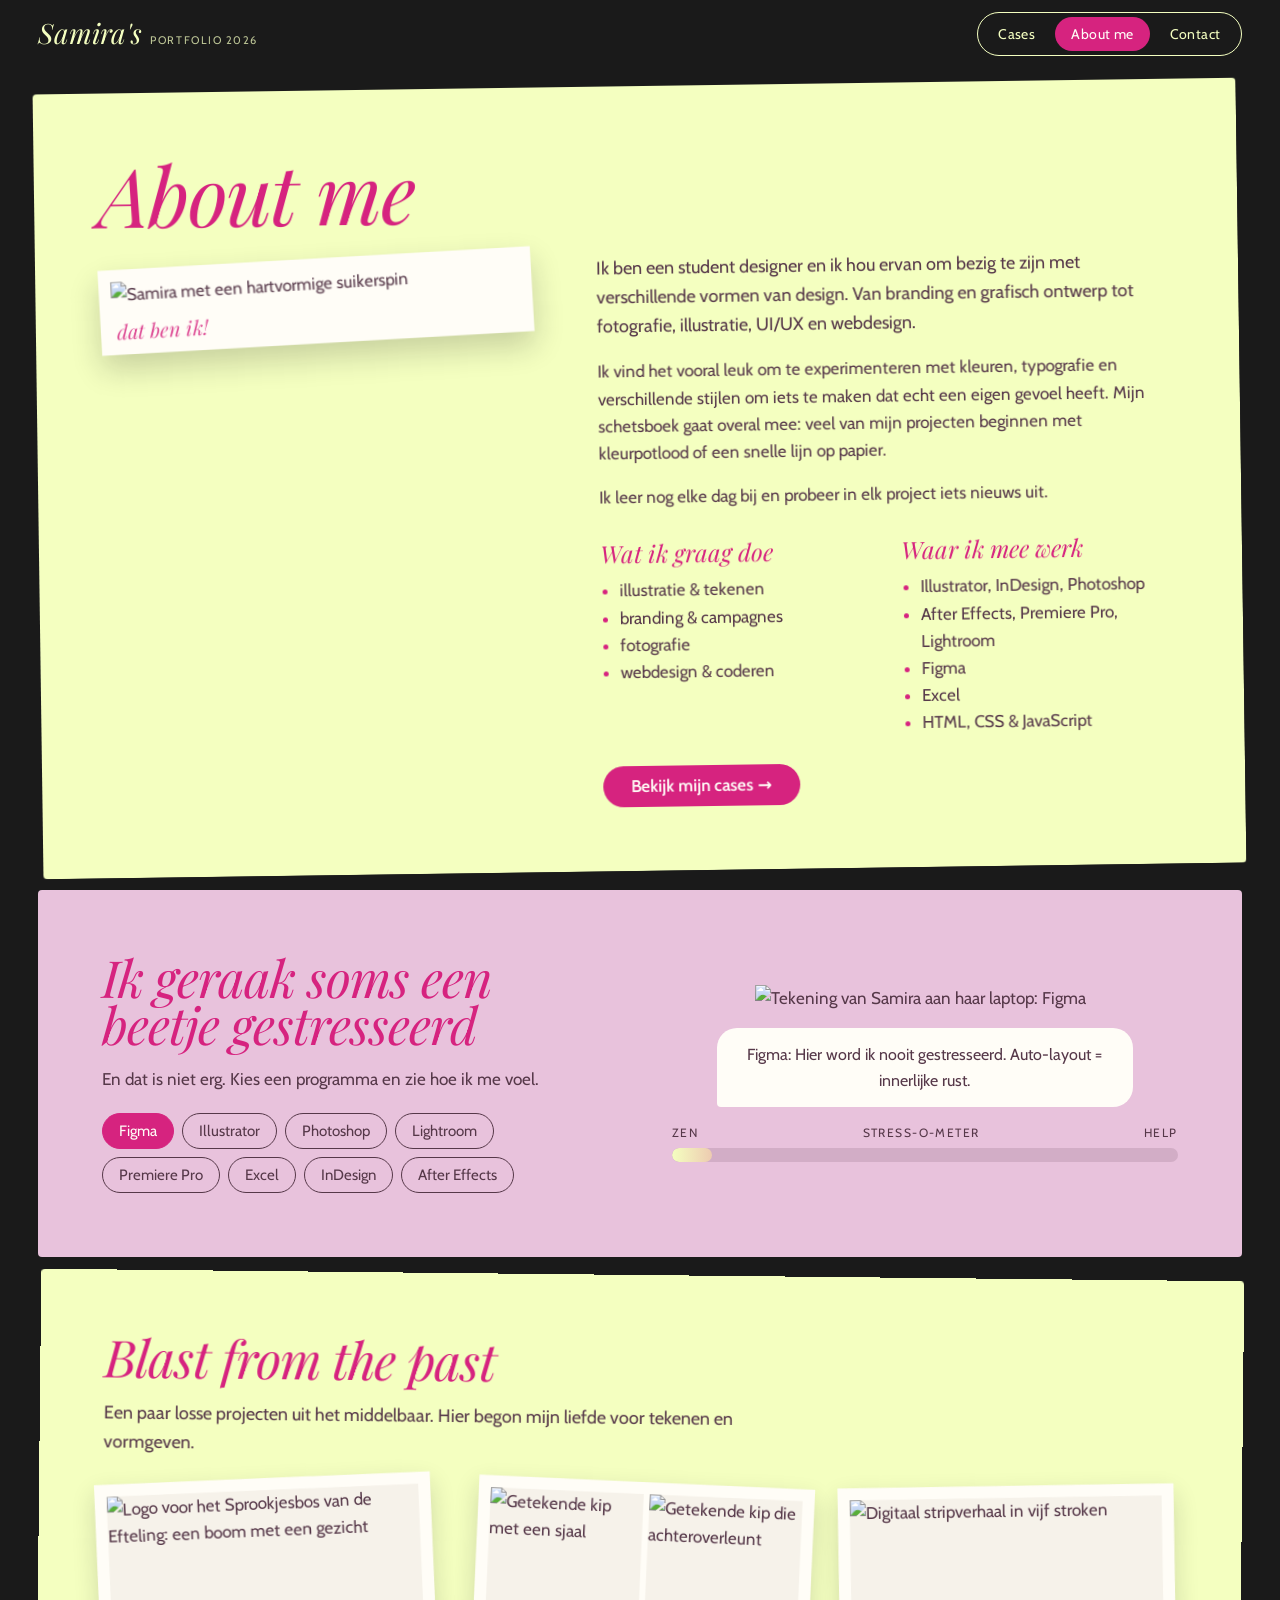
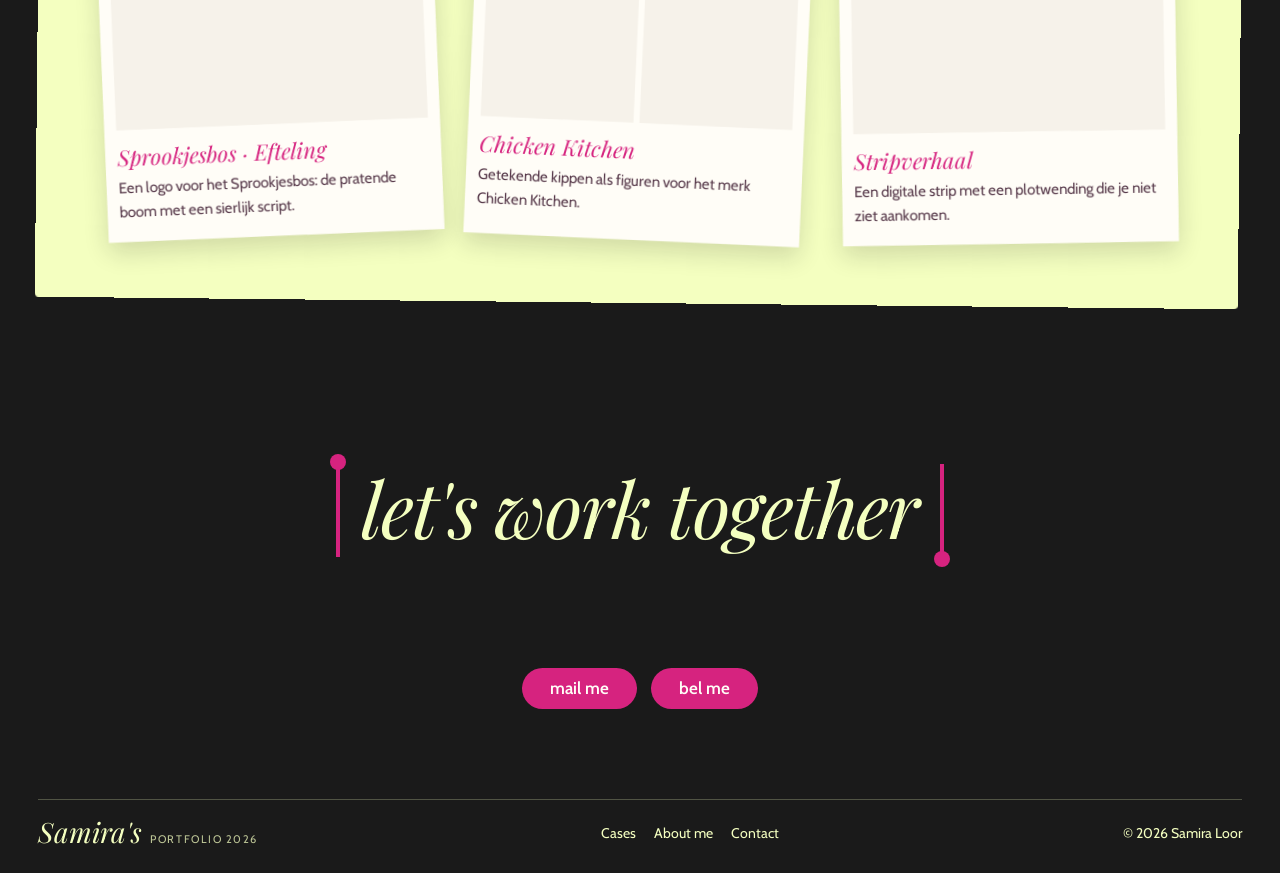
==== about.html @ 6cffb49f "Add files via upload" ====
<!DOCTYPE html>
<html lang="nl">
<head>
  <meta charset="UTF-8">
  <meta name="viewport" content="width=device-width, initial-scale=1">
  <title>About me · Samira's Portfolio</title>
  <meta name="description" content="Wie is Samira Loor? Student Digitale Vormgeving op zoek naar een stageplek.">
  <link rel="preconnect" href="https://fonts.googleapis.com"><link rel="preconnect" href="https://fonts.gstatic.com" crossorigin><link href="https://fonts.googleapis.com/css2?family=Playfair+Display:ital,wght@0,400;1,400&family=Cabin:wght@400;600;700&display=swap" rel="stylesheet">
  <link rel="icon" type="image/png" href="assets/img/favicon.png">
  <link rel="apple-touch-icon" href="assets/img/apple-touch-icon.png">
  <link rel="stylesheet" href="assets/css/style.css">
</head>
<body>
  <header class="kop-balk">
    <a class="logo" href="index.html" aria-label="Samira's Portfolio, home"><b>Samira's</b><small>portfolio 2026</small></a>
    <nav class="menu" aria-label="Hoofdmenu">
      <a href="cases.html">Cases</a>
      <a href="about.html" aria-current="page">About me</a>
      <a href="contact.html">Contact</a>
    </nav>
  </header>

  <main>
    <section class="spread lime scheef" aria-labelledby="about-kop">
      <h1 class="kop" id="about-kop">About me</h1>
      <div class="over">
        <figure class="foto reveal">
          <img src="assets/img/about/samira.webp" alt="Samira met een hartvormige suikerspin">
          <figcaption>dat ben ik!</figcaption>
        </figure>
        <div class="reveal">
          <p class="intro">Ik ben een student designer en ik hou ervan om bezig te zijn met verschillende vormen van design. Van branding en grafisch ontwerp tot fotografie, illustratie, UI/UX en webdesign.</p>
          <p>Ik vind het vooral leuk om te experimenteren met kleuren, typografie en verschillende stijlen om iets te maken dat echt een eigen gevoel heeft. Mijn schetsboek gaat overal mee: veel van mijn projecten beginnen met kleurpotlood of een snelle lijn op papier.</p>
          <p>Ik leer nog elke dag bij en probeer in elk project iets nieuws uit.</p>
          <div class="lijsten">
            <div><h3>Wat ik graag doe</h3><ul><li>illustratie &amp; tekenen</li><li>branding &amp; campagnes</li><li>fotografie</li><li>webdesign &amp; coderen</li></ul></div>
            <div><h3>Waar ik mee werk</h3><ul><li>Illustrator, InDesign, Photoshop</li><li>After Effects, Premiere Pro, Lightroom</li><li>Figma</li><li>Excel</li><li>HTML, CSS &amp; JavaScript</li></ul></div>
          </div>
          <a class="knop" href="cases.html">Bekijk mijn cases →</a>
        </div>
      </div>
    </section>

    <section class="spread roze stress" aria-labelledby="stress-kop">
      <div class="reveal">
        <h2 class="kop kop--klein" id="stress-kop">Ik geraak soms een beetje gestresseerd</h2>
        <p>En dat is niet erg. Kies een programma en zie hoe ik me voel.</p>
        <div class="stress__knoppen" id="stress-knoppen" role="group" aria-label="Kies een programma"></div>
      </div>
      <div class="reveal" aria-live="polite">
        <div class="stress__beeld"><img id="stress-img" src="assets/img/about/stress-1.webp" alt=""></div>
        <p class="ballon" id="stress-tekst">Kies een programma…</p>
        <div class="meter">
          <div class="meter__label"><span>zen</span><span>stress-o-meter</span><span>help</span></div>
          <div class="meter__balk"><div class="meter__vul" id="stress-meter"></div></div>
        </div>
      </div>
    </section>

    <section class="spread lime scheef-r" aria-labelledby="blast-kop">
      <h2 class="kop kop--klein" id="blast-kop">Blast from the past</h2>
      <p class="intro">Een paar losse projecten uit het middelbaar. Hier begon mijn liefde voor tekenen en vormgeven.</p>
      <div class="blast__grid">
        <article class="polaroid reveal" style="--r:-3deg">
          <img src="assets/img/blast/efteling-logo.webp" alt="Logo voor het Sprookjesbos van de Efteling: een boom met een gezicht" loading="lazy">
          <h3>Sprookjesbos · Efteling</h3>
          <p>Een logo voor het Sprookjesbos: de pratende boom met een sierlijk script.</p>
        </article>
        <article class="polaroid reveal" style="--r:2deg">
          <div class="polaroid__duo">
            <img src="assets/img/blast/kip-1.webp" alt="Getekende kip met een sjaal" loading="lazy">
            <img src="assets/img/blast/kip-2.webp" alt="Getekende kip die achteroverleunt" loading="lazy">
          </div>
          <h3>Chicken Kitchen</h3>
          <p>Getekende kippen als figuren voor het merk Chicken Kitchen.</p>
        </article>
        <article class="polaroid reveal" style="--r:-1.5deg">
          <img src="assets/img/blast/strip.webp" alt="Digitaal stripverhaal in vijf stroken" loading="lazy">
          <h3>Stripverhaal</h3>
          <p>Een digitale strip met een plotwending die je niet ziet aankomen.</p>
        </article>
      </div>
    </section>
  </main>

  <footer class="voet">
    <p class="haakjes">let's work together</p>
    <div class="knoppen"><a class="knop" href="contact.html#mail">mail me</a><a class="knop" href="contact.html#bel">bel me</a></div>
    <div class="voet__onder">
      <a class="logo" href="index.html"><b>Samira's</b><small>portfolio 2026</small></a>
      <nav aria-label="Footer"><a href="cases.html">Cases</a><a href="about.html">About me</a><a href="contact.html">Contact</a></nav>
      <span>© 2026 Samira Loor</span>
    </div>
  </footer>
  <script src="assets/js/data.js"></script>
  <script src="assets/js/main.js"></script>
</body>
</html>
---- assets/css/style.css ----
/* =========================================================
   Samira's Portfolio 2026 · magazine-layout
   Kleuren: lime-crème, poederroze, magenta, pruim, zwart
   ========================================================= */

:root {
  --lime: #F4FFC0;
  --roze: #E8C2DC;
  --mag: #D6237F;
  --mag-donker: #b01866;
  --pruim: #563849;
  --zwart: #1A1A1A;
  --wit: #FFFDF7;
  --serif: "Playfair Display", Georgia, serif;
  --sans: "Cabin", system-ui, sans-serif;
  --rand: clamp(12px, 3vw, 44px);
  --pad: clamp(22px, 5vw, 72px);
}

*, *::before, *::after { box-sizing: border-box; min-width: 0; }
html { scroll-behavior: smooth; }
body {
  margin: 0;
  background: var(--zwart);
  color: var(--pruim);
  font: 17px/1.6 var(--sans);
  overflow-x: clip;
  -webkit-font-smoothing: antialiased;
}
img, video { max-width: 100%; display: block; }
a { color: inherit; }
p { margin: 0 0 1em; }
h1, h2, h3 { margin: 0; }
:focus-visible { outline: 3px solid var(--mag); outline-offset: 3px; }
.sr { position: absolute; width: 1px; height: 1px; overflow: hidden; clip: rect(0 0 0 0); }

/* ---------- Header ---------- */
.kop-balk {
  position: sticky; top: 0; z-index: 50;
  display: flex; justify-content: space-between; align-items: center; gap: 16px;
  padding: 12px var(--rand);
  background: var(--zwart);
  color: var(--lime);
}
.logo { display: flex; align-items: baseline; gap: 8px; text-decoration: none; color: var(--lime); }
.logo b { font: italic 400 clamp(22px, 2.6vw, 28px)/1 var(--serif); }
.logo small { font-size: 11px; letter-spacing: .14em; text-transform: uppercase; opacity: .75; }
.menu { display: flex; gap: 4px; padding: 4px; border: 1.5px solid var(--lime); border-radius: 40px; }
.menu a {
  padding: 6px 16px; border-radius: 40px;
  font-size: 14px; letter-spacing: .03em; text-decoration: none;
  transition: background .2s, color .2s;
}
.menu a:hover { background: rgba(244, 255, 192, .14); }
.menu a[aria-current="page"] { background: var(--mag); color: var(--wit); }

/* ---------- Spreads (tijdschriftpagina's) ---------- */
.spread {
  margin: 18px var(--rand);
  padding: var(--pad);
  border-radius: 4px;
  position: relative;
}
.lime { background: var(--lime); }
.roze { background: var(--roze); }
.pruim { background: var(--pruim); color: var(--lime); }
.scheef { transform: rotate(-.8deg); }
.scheef-r { transform: rotate(.6deg); }

.label {
  display: inline-block; margin-bottom: 14px;
  font-size: 12px; letter-spacing: .16em; text-transform: uppercase;
}
.kop {
  font: italic 400 clamp(42px, 6.4vw, 96px)/.92 var(--serif);
  color: var(--mag);
  letter-spacing: -.02em;
  margin-bottom: .35em;
}
.kop--klein { font-size: clamp(32px, 4vw, 56px); }
.intro { max-width: 36em; font-size: 18px; }

/* ---------- Knoppen ---------- */
.knop {
  display: inline-flex; align-items: center; gap: 8px;
  padding: 12px 28px; border: 0; border-radius: 40px;
  background: var(--mag); color: var(--wit);
  font: 600 17px/1 var(--sans); text-decoration: none; cursor: pointer;
  transition: transform .2s, background .2s;
}
.knop:hover { background: var(--mag-donker); transform: translateY(-2px); }
.knop--rand { background: transparent; color: var(--mag); box-shadow: inset 0 0 0 2px var(--mag); }
.knop--rand:hover { background: var(--mag); color: var(--wit); }
.knop--klein { padding: 8px 16px; font-size: 14px; }
.knoppen { display: flex; flex-wrap: wrap; align-items: center; gap: 14px; }

/* ---------- Haakjes-titel (let's work together) ---------- */
.haakjes {
  position: relative; display: inline-block;
  padding: .05em .28em .12em;
  border-left: 4px solid var(--mag); border-right: 4px solid var(--mag);
  font: italic 400 clamp(40px, 7.4vw, 112px)/1.05 var(--serif);
  letter-spacing: -.02em;
}
.haakjes::before, .haakjes::after {
  content: ""; position: absolute; width: 16px; height: 16px; border-radius: 50%; background: var(--mag);
}
.haakjes::before { left: -10px; top: -10px; }
.haakjes::after { right: -10px; bottom: -10px; }

/* ---------- Home ---------- */
.held { display: grid; grid-template-columns: 1.15fr 1fr; gap: 4vw; align-items: center; }
.held h1 { font: italic 400 clamp(68px, 11vw, 180px)/.84 var(--serif); color: var(--mag); letter-spacing: -.035em; margin-bottom: 26px; }
.held h1 span { display: block; margin-top: 14px; font: 600 clamp(18px, 2.2vw, 30px)/1 var(--sans); color: var(--pruim); letter-spacing: .12em; text-transform: uppercase; }
.held .knoppen { margin-top: 26px; }
.held__beeld { position: relative; }
.held__beeld .cup { width: 100%; max-width: 520px; margin-inline: auto; transition: transform .4s; }
.held__beeld a:hover .cup { transform: rotate(-2deg) scale(1.02); }
.held__beeld .krul { position: absolute; width: 22%; opacity: .9; pointer-events: none; }
.held__beeld .k1 { top: -4%; left: -4%; }
.held__beeld .k2 { bottom: 0; right: -2%; transform: scaleX(-1) rotate(20deg); }
.tip {
  position: absolute; top: 8%; right: 4%;
  padding: 8px 14px; border-radius: 30px 30px 30px 4px;
  background: var(--mag); color: var(--wit); font-size: 14px; font-weight: 600;
  transform: rotate(4deg); animation: wiebel 3s ease-in-out infinite;
}
@keyframes wiebel { 50% { transform: rotate(-3deg) translateY(-4px); } }

/* ---------- Sneak peek (op home) ---------- */
.sneak__grid { display: grid; grid-template-columns: 1fr 1.1fr; gap: 5vw; align-items: start; margin-top: 10px; }
.sneak h3 { font: italic 400 clamp(26px, 3vw, 38px)/1.1 var(--serif); color: var(--mag); margin-bottom: 14px; }
.chips { display: flex; flex-wrap: wrap; gap: 8px; padding: 0; margin: 0 0 1em; list-style: none; }
.chips li { padding: 4px 14px; border: 1.5px solid currentColor; border-radius: 30px; font-size: 14px; }
.team { display: flex; gap: 14px; align-items: center; padding: 16px; margin-top: 10px; border-radius: 4px; background: var(--lime); }
.team__dots { display: flex; flex: none; }
.team__dots span { width: 30px; height: 30px; margin-left: -8px; border: 2px solid var(--lime); border-radius: 50%; background: var(--pruim); color: var(--lime); font: 700 13px/26px var(--sans); text-align: center; }
.team__dots span:first-child { margin-left: 0; background: var(--mag); }
.collage { display: grid; grid-template-columns: repeat(6, 1fr); grid-auto-rows: 70px; gap: 12px; }
.collage figure { margin: 0; position: relative; background: var(--wit); padding: 8px; box-shadow: 0 10px 24px rgba(26, 26, 26, .18); }
.collage img { width: 100%; height: 100%; object-fit: cover; }
.collage .contain img { object-fit: contain; }
.c1 { grid-column: 1 / 4; grid-row: span 4; transform: rotate(-3deg); }
.c2 { grid-column: 4 / 7; grid-row: span 3; transform: rotate(2deg); }
.c3 { grid-column: 4 / 7; grid-row: span 3; transform: rotate(-1.5deg); }
.c4 { grid-column: 1 / 3; grid-row: span 3; transform: rotate(2deg); }
.c5 { grid-column: 3 / 5; grid-row: span 2; transform: rotate(-2deg); }
.c6 { grid-column: 5 / 7; grid-row: span 2; transform: rotate(3deg); }
.c6 .sticker { position: absolute; width: 46%; height: auto; right: -10px; top: -14px; transform: rotate(8deg); }
.tape { position: absolute; z-index: 2; top: -12px; left: 50%; width: 80px; height: 22px; background: rgba(214, 35, 127, .35); transform: translateX(-50%) rotate(-4deg); }
.sneak__meer { display: grid; grid-template-columns: 1fr 1fr 1.4fr; gap: 24px; margin-top: 24px; align-items: start; }
.sneak__meer figure { margin: 0; }
.sneak__meer img { width: 100%; background: var(--wit); padding: 10px; }
figcaption { margin-top: 8px; font-size: 14px; opacity: .85; }
.wordt { margin-top: 30px; font: italic 400 26px var(--serif); color: var(--mag); }

/* ---------- Cases: raster ---------- */
.raster { display: grid; grid-template-columns: repeat(4, minmax(0, 1fr)); gap: clamp(28px, 3vw, 44px) clamp(18px, 2.4vw, 34px); margin-top: 20px; }
.kaart { display: block; text-align: center; text-decoration: none; }
.kaart__beeld {
  position: relative; aspect-ratio: 5 / 4; overflow: hidden;
  padding: 18px 14px 0; border-radius: 22px;
  background: var(--roze);
  transition: transform .3s, background .3s;
}
.kaart__beeld img {
  width: 100%; height: 115%; object-fit: cover; object-position: center top;
  border-radius: 10px; box-shadow: 0 6px 18px rgba(86, 56, 73, .22);
  transform: rotate(-3deg); transition: transform .35s;
}
.kaart__beeld.vrij img { object-fit: contain; box-shadow: none; border-radius: 0; height: 100%; transform: none; }
.kaart:nth-child(even) .kaart__beeld img { transform: rotate(2.5deg); }
.kaart:hover .kaart__beeld { transform: translateY(-6px); background: var(--mag); }
.kaart:hover .kaart__beeld img { transform: rotate(0) scale(1.03); }
.kaart__nr { display: block; margin-top: 14px; font-size: 12px; letter-spacing: .14em; color: var(--mag); }
.kaart h2 { margin-top: 2px; font: 700 clamp(19px, 1.7vw, 23px)/1.2 var(--sans); color: var(--pruim); }
.kaart p { margin: 4px 0 0; font-size: 15px; opacity: .8; }

/* ---------- Projectpagina ---------- */
.terug { display: inline-block; margin: 18px var(--rand) 0; color: var(--lime); font-size: 15px; text-decoration: none; }
.terug:hover { color: var(--mag); }
.p-held { display: grid; grid-template-columns: 1fr 1.15fr; gap: 4vw; align-items: center; }
.p-held h1 { font: italic 400 clamp(44px, 6vw, 100px)/.92 var(--serif); overflow-wrap: anywhere; color: var(--mag); letter-spacing: -.03em; }
.p-held .onder { display: block; margin-top: 10px; font: 600 clamp(16px, 1.6vw, 20px)/1.3 var(--sans); color: var(--pruim); letter-spacing: .1em; text-transform: uppercase; }
.p-held .kort { margin-top: 22px; font-size: clamp(17px, 1.5vw, 20px); max-width: 30em; }
.p-held figure { margin: 0; }
.p-held figure img { width: 100%; max-height: 72vh; object-fit: contain; }

.p-info { display: grid; grid-template-columns: 1.3fr 1fr 1fr; gap: clamp(24px, 4vw, 60px); }
.p-info h2 { font: italic 400 clamp(26px, 2.6vw, 36px)/1.1 var(--serif); color: var(--mag); margin-bottom: 12px; }
.p-info .knop { margin-top: 8px; }

.blok { display: grid; grid-template-columns: minmax(180px, 1fr) 2.6fr; gap: clamp(20px, 4vw, 60px); }
.blok__kop h2 { font: italic 400 clamp(30px, 3.4vw, 50px)/1.02 var(--serif); color: var(--mag); position: sticky; top: 90px; }
.blok__mascotte { width: 70%; max-width: 200px; margin-top: 20px; position: sticky; top: 200px; }
.blok__inhoud > * + * { margin-top: 22px; }
.blok__inhoud p { max-width: 40em; }
blockquote { margin: 0; padding-left: 22px; border-left: 4px solid var(--mag); font: italic 400 clamp(20px, 2vw, 26px)/1.4 var(--serif); }
.lijst { padding-left: 1.1em; }
.lijst li { margin-bottom: 6px; }
.lijst li::marker { color: var(--mag); }

.zoom { all: unset; display: block; cursor: zoom-in; }
.zoom:focus-visible { outline: 3px solid var(--mag); outline-offset: 3px; }
.zoom img { width: 100%; transition: transform .3s; }
.zoom:hover img { transform: scale(1.015); }

.galerij { display: grid; gap: 16px; grid-template-columns: repeat(2, 1fr); }
.galerij figure { margin: 0; }
.galerij img { width: 100%; }
.galerij.drie { grid-template-columns: repeat(3, 1fr); }
.galerij.vier { grid-template-columns: repeat(4, 1fr); }
.galerij.twee { grid-template-columns: 1fr 1fr; }
.galerij.een { grid-template-columns: 1fr; }
.galerij.masonry { display: block; columns: 3; column-gap: 16px; }
.galerij.masonry figure { break-inside: avoid; margin-bottom: 16px; }
.groot { display: grid; gap: 30px; }
.groot figure { margin: 0; }
.beeld figure { margin: 0; }

.video-rij { display: grid; grid-template-columns: 1fr 1.2fr; gap: 30px; align-items: center; }
.video-rij video { width: 100%; border-radius: 4px; background: var(--zwart); }

.geleerd { display: grid; grid-template-columns: minmax(180px, 1fr) 2.6fr; gap: clamp(20px, 4vw, 60px); }
.geleerd h2 { font: italic 400 clamp(30px, 3.4vw, 50px)/1.02 var(--serif); color: var(--mag); }
.geleerd p { font: italic 400 clamp(22px, 2.4vw, 34px)/1.35 var(--serif); margin: 0; }

.disclaimer { margin: 30px var(--rand) 0; padding: 0 var(--pad); color: rgba(244, 255, 192, .65); font-size: 14px; max-width: 70em; }
.disclaimer strong { color: var(--lime); }
.volgende { display: grid; grid-template-columns: 1fr 1fr; gap: 18px; margin: 30px var(--rand) 0; }
.volgende a { padding: 24px; border: 1.5px solid rgba(244, 255, 192, .4); border-radius: 4px; color: var(--lime); text-decoration: none; transition: background .2s, border-color .2s; }
.volgende a:hover { background: var(--mag); border-color: var(--mag); }
.volgende small { display: block; font-size: 13px; letter-spacing: .1em; opacity: .8; }
.volgende strong { font: italic 400 clamp(22px, 2.6vw, 32px)/1.2 var(--serif); }

/* Germs */
.germ-veld { display: grid; grid-template-columns: repeat(4, 1fr); gap: 10px; }
.germ { all: unset; position: relative; display: block; aspect-ratio: 1; cursor: pointer; animation: zweef 3.2s ease-in-out infinite; animation-delay: calc(var(--d) * -.4s); }
.germ img { position: absolute; inset: 0; width: 100%; height: 100%; object-fit: contain; transition: opacity .25s, transform .25s; }
.germ__splash { opacity: 0; transform: scale(.6); }
.germ.gespat .germ__heel { opacity: 0; transform: scale(1.3); }
.germ.gespat .germ__splash { opacity: 1; transform: scale(1); }
.germ.gespat { animation: none; }
@keyframes zweef { 50% { transform: translateY(-8px) rotate(3deg); } }
.germ-tip { margin-top: 10px; font-size: 14px; text-align: center; }

/* Lightbox */
.lightbox { position: fixed; inset: 0; z-index: 100; display: none; place-items: center; padding: 5vh 5vw; background: rgba(26, 26, 26, .95); }
.lightbox.open { display: grid; }
.lightbox img { max-height: 90vh; max-width: 100%; object-fit: contain; }
.lb-sluit { position: absolute; top: 14px; right: 18px; border: 0; background: none; color: var(--mag); font-size: 52px; line-height: 1; cursor: pointer; }

/* ---------- About ---------- */
.over { display: grid; grid-template-columns: .9fr 1.2fr; gap: 5vw; align-items: start; }
.foto { position: relative; margin: 0; padding: 12px 12px 46px; background: var(--wit); box-shadow: 0 14px 30px rgba(26, 26, 26, .2); transform: rotate(-2.5deg); }
.foto figcaption { position: absolute; bottom: 10px; left: 16px; font: italic 400 20px var(--serif); color: var(--mag); }
.lijsten { display: grid; grid-template-columns: 1fr 1fr; gap: 24px; margin: 26px 0; }
.lijsten h3 { font: italic 400 24px var(--serif); color: var(--mag); margin-bottom: 8px; }
.lijsten ul { padding-left: 1.1em; margin: 0; }
.lijsten li::marker { color: var(--mag); }

.stress { display: grid; grid-template-columns: 1fr 1fr; gap: 5vw; align-items: center; }
.stress__knoppen { display: flex; flex-wrap: wrap; gap: 8px; margin-top: 20px; }
.stress__knoppen button { padding: 8px 16px; border: 1.5px solid var(--pruim); border-radius: 30px; background: transparent; color: var(--pruim); font: 15px var(--sans); cursor: pointer; }
.stress__knoppen button:hover { background: var(--lime); }
.stress__knoppen button[aria-pressed="true"] { background: var(--mag); border-color: var(--mag); color: var(--wit); }
.stress__beeld img { width: min(100%, 340px); margin: 0 auto; transition: opacity .16s, transform .16s; }
.stress__beeld img.wissel { opacity: 0; transform: scale(.95); }
.ballon { margin: 16px auto; padding: 14px 20px; max-width: 26em; border-radius: 20px 20px 20px 4px; background: var(--wit); font-size: 16px; text-align: center; }
.meter__label { display: flex; justify-content: space-between; font-size: 12px; letter-spacing: .12em; text-transform: uppercase; }
.meter__balk { height: 14px; margin-top: 6px; border-radius: 20px; background: rgba(86, 56, 73, .15); overflow: hidden; }
.meter__vul { height: 100%; width: 0; border-radius: 20px; background: linear-gradient(90deg, var(--lime), var(--mag), var(--pruim)); background-size: 340px 100%; transition: width .5s; }

.blast__grid { display: grid; grid-template-columns: repeat(3, 1fr); gap: 34px; margin-top: 20px; }
.polaroid { margin: 0; padding: 12px 12px 18px; background: var(--wit); box-shadow: 0 10px 24px rgba(26, 26, 26, .16); transform: rotate(var(--r, 0)); }
.polaroid img { width: 100%; aspect-ratio: 4 / 3; object-fit: contain; background: #f6f2ea; }
.polaroid__duo { display: grid; grid-template-columns: 1fr 1fr; gap: 6px; }
.polaroid__duo img { aspect-ratio: 2 / 3; }
.polaroid h3 { margin-top: 12px; font: italic 400 22px var(--serif); color: var(--mag); }
.polaroid p { margin: 4px 0 0; font-size: 15px; }

/* ---------- Contact ---------- */
.samen { text-align: center; }
.samen .haakjes { color: var(--pruim); }
.samen .intro { margin: 34px auto 0; }
.samen .knoppen { justify-content: center; margin-top: 30px; }
.samen .knoppen > .knop { font-size: 20px; padding: 16px 34px; }
.knop[aria-expanded="true"] { background: var(--pruim); }
.onthul { max-width: 640px; margin: 22px auto 0; text-align: left; }
.onthul[hidden] { display: none; }
.kaartje { display: flex; flex-wrap: wrap; align-items: center; justify-content: space-between; gap: 10px; padding: 16px 20px; margin-top: 10px; border-radius: 16px; background: var(--wit); animation: open .35s ease; }
.kaartje small { display: block; font-size: 12px; letter-spacing: .12em; text-transform: uppercase; color: var(--mag); }
.kaartje a { font-size: clamp(16px, 2vw, 20px); font-weight: 600; text-decoration: none; word-break: break-all; }
.kaartje a:hover { color: var(--mag); }
.kaartje .acties { display: flex; gap: 8px; }
@keyframes open { from { opacity: 0; transform: translateY(-8px); } }

.gegevens { display: grid; grid-template-columns: 1fr 1.1fr; gap: 5vw; align-items: center; }
.id-kaart img { width: min(100%, 480px); margin: 0 auto; transform: rotate(-3deg); transition: transform .4s; }
.id-kaart:hover img { transform: rotate(0) scale(1.02); }
.scholen { display: grid; grid-template-columns: 1fr 1fr; gap: 14px; margin: 18px 0 24px; }
.school { display: block; padding: 20px; border-radius: 16px; background: var(--lime); text-decoration: none; transition: background .2s, color .2s; }
.school:hover { background: var(--mag); color: var(--wit); }
.school strong { display: block; font: italic 400 24px/1.1 var(--serif); }
.school span { font-size: 14px; }
.feiten { margin: 0; }
.feiten div { display: grid; grid-template-columns: 120px 1fr; gap: 10px; padding: 10px 0; border-top: 1.5px solid rgba(86, 56, 73, .25); }
.feiten dt { font-size: 12px; letter-spacing: .12em; text-transform: uppercase; color: var(--mag); padding-top: 4px; }
.feiten dd { margin: 0; }
.feiten div[hidden] { display: none; }

/* ---------- Footer ---------- */
.voet { margin-top: 60px; padding: clamp(50px, 8vw, 100px) var(--rand) 24px; color: var(--lime); text-align: center; }
.voet .haakjes { font-size: clamp(36px, 6vw, 88px); }
.voet .knoppen { justify-content: center; margin-top: 34px; }
.voet__onder { display: flex; flex-wrap: wrap; justify-content: space-between; align-items: center; gap: 12px; margin-top: clamp(50px, 8vw, 90px); padding-top: 18px; border-top: 1px solid rgba(244, 255, 192, .25); font-size: 14px; text-align: left; }
.voet__onder nav { display: flex; gap: 18px; }
.voet__onder a { text-decoration: none; }
.voet__onder a:hover { color: var(--mag); }
.voet--kort { margin-top: 30px; padding-top: 0; }
.voet--kort .voet__onder { margin-top: 0; }

/* ---------- Inschuiven ---------- */
.reveal { opacity: 0; translate: 0 24px; transition: opacity .6s, translate .6s; }
.reveal.in { opacity: 1; translate: 0 0; }

@media (prefers-reduced-motion: reduce) {
  *, *::before, *::after { animation: none !important; transition: none !important; }
  .reveal { opacity: 1; translate: none; }
}

/* ---------- Tablet ---------- */
@media (max-width: 1024px) {
  .raster { grid-template-columns: repeat(2, minmax(0, 1fr)); }
  .p-info { grid-template-columns: 1fr 1fr; }
  .p-info > :first-child { grid-column: 1 / -1; }
  .galerij.vier { grid-template-columns: repeat(2, 1fr); }
  .galerij.masonry { columns: 2; }
  .blast__grid { grid-template-columns: repeat(2, 1fr); }
  .sneak__meer { grid-template-columns: 1fr 1fr; }
  .sneak__meer .typo { grid-column: 1 / -1; }
}

@media (max-width: 860px) {
  .held, .sneak__grid, .p-held, .blok, .geleerd, .over, .stress, .gegevens, .video-rij { grid-template-columns: 1fr; }
  .held__beeld { max-width: 460px; margin: 0 auto; }
  .p-held figure { order: -1; }
  .blok__kop h2, .blok__mascotte { position: static; }
  .blok__mascotte { width: 120px; }
  .foto { max-width: 420px; }
  .collage { grid-auto-rows: 60px; }
}

/* ---------- Mobiel ---------- */
@media (max-width: 600px) {
  body { font-size: 16px; }
  .kop-balk { padding: 10px 12px; }
  .logo small { display: none; }
  .menu a { padding: 6px 11px; font-size: 13px; }
  .spread { margin: 12px 10px; }
  .scheef, .scheef-r { transform: none; }
  .raster { grid-template-columns: 1fr; }
  .p-info { grid-template-columns: 1fr; }
  .galerij.drie, .galerij.twee { grid-template-columns: 1fr 1fr; }
  .galerij.masonry { columns: 2; column-gap: 10px; }
  .galerij.masonry figure { margin-bottom: 10px; }
  .galerij { gap: 10px; }
  .blast__grid, .lijsten, .scholen, .volgende { grid-template-columns: 1fr; }
  .sneak__meer { grid-template-columns: 1fr; }
  .collage { grid-template-columns: 1fr 1fr; grid-auto-rows: auto; }
  .collage figure { grid-column: auto !important; grid-row: auto !important; }
  .collage img { height: auto; aspect-ratio: 1; }
  .germ-veld { grid-template-columns: repeat(4, 1fr); gap: 4px; }
  .feiten div { grid-template-columns: 1fr; gap: 2px; }
  .team { flex-direction: column; align-items: flex-start; }
  .held__beeld { max-width: 320px; }
  .haakjes { border-width: 3px; }
  .haakjes::before, .haakjes::after { width: 12px; height: 12px; }
  .haakjes::before { left: -7px; top: -7px; }
  .haakjes::after { right: -7px; bottom: -7px; }
  .samen .knoppen > .knop { font-size: 18px; padding: 14px 26px; }
  .voet__onder { justify-content: center; text-align: center; }
}
@media (max-width: 380px) {
  .galerij.drie, .galerij.twee { grid-template-columns: 1fr; }
  .menu a { padding: 5px 8px; }
}

/* =========================================================
   Animaties
   ========================================================= */

/* Zin met schetsboek altijd op één regel (op grotere schermen) */
.een-regel { display: block; }
@media (min-width: 601px) { .een-regel { white-space: nowrap; } }

/* Spreads schuiven bij het laden binnen en draaien naar hun schuine stand */
@keyframes spread-in { from { opacity: 0; transform: translateY(40px) rotate(-3deg); } }
@keyframes spread-in-r { from { opacity: 0; transform: translateY(40px) rotate(3deg); } }
main > .spread:first-child, #detail > .spread:nth-child(2) { animation: spread-in .8s cubic-bezier(.2, .8, .2, 1) both; }
.scheef-r:first-child { animation-name: spread-in-r; }

/* Titel van de home: letters komen omhoog */
@keyframes omhoog { from { opacity: 0; transform: translateY(.4em); } }
.held h1, .p-held h1, .kop { animation: omhoog .9s .15s cubic-bezier(.2, .8, .2, 1) both; }
.held h1 span { animation: omhoog .8s .45s both; }
.held .intro { animation: omhoog .8s .6s both; }
.held .knoppen { animation: omhoog .8s .75s both; }

/* Koffietassen zweven, krullen draaien */
@keyframes zweven { 50% { transform: translateY(-12px) rotate(-1deg); } }
@keyframes draai { to { rotate: 360deg; } }
.held__beeld .cup { animation: zweven 5s ease-in-out infinite; }
.held__beeld a:hover .cup { animation-play-state: paused; }
.held__beeld .k1 { animation: draai 18s linear infinite; }
.held__beeld .k2 { animation: draai 24s linear infinite reverse; }

/* Haakjes: bolletjes kloppen zacht, lijnen tekenen zich */
@keyframes klop { 50% { transform: scale(1.35); } }
.haakjes::before, .haakjes::after { animation: klop 2.2s ease-in-out infinite; }
.haakjes::after { animation-delay: 1.1s; }
@keyframes haak { from { border-color: transparent; } }
.haakjes { animation: haak 1s .3s both; }

/* Knoppen: wiebelen bij hover */
@keyframes wiebelknop { 25% { rotate: -3deg; } 75% { rotate: 3deg; } }
.knop:hover { animation: wiebelknop .4s ease-in-out; }

/* Cases-raster: kaarten na elkaar inschuiven */
.raster .kaart.reveal { transition-delay: calc(var(--i, 0) * 80ms); }
.kaart__beeld img { transition: transform .45s cubic-bezier(.3, 1.6, .5, 1); }

/* Collage en polaroids: een tikje wiebelen bij hover */
.collage figure, .polaroid, .foto, .id-kaart img { transition: transform .35s cubic-bezier(.3, 1.6, .5, 1); }
.collage figure:hover { transform: rotate(0) scale(1.04); z-index: 3; }
.polaroid:hover { transform: rotate(0) translateY(-6px); }
.foto:hover { transform: rotate(1deg) scale(1.02); }

/* Tape en sticker: zacht wapperen */
@keyframes wapper { 50% { transform: translateX(-50%) rotate(2deg); } }
.tape { animation: wapper 4s ease-in-out infinite; }
.c6 .sticker { animation: wiebel 3.5s ease-in-out infinite; }

/* Inschuiven bij scrollen: met een draaitje */
.reveal { rotate: 1.5deg; transition: opacity .7s, translate .7s, rotate .7s; }
.reveal.in { rotate: 0deg; }

/* Wat ik leerde: tekst verschijnt woord na woord */
.geleerd p .w { display: inline-block; opacity: 0; transform: translateY(10px); transition: opacity .4s, transform .4s; transition-delay: calc(var(--w) * 35ms); }
.geleerd.in p .w { opacity: 1; transform: none; }

/* Contact-kaartjes: na elkaar */
.onthul .kaartje:nth-child(2) { animation-delay: .1s; animation-fill-mode: both; }

@media (prefers-reduced-motion: reduce) {
  .geleerd p .w { opacity: 1; transform: none; }
}

/* Schetsen bij de biljetten */
.schets figure { margin: 0; max-width: 760px; }
.schets img { width: 100%; padding: 10px; background: var(--wit); box-shadow: 0 10px 24px rgba(26, 26, 26, .15); transform: rotate(-1deg); }

/* Cloudberry: posts 3 x 3, stories naast elkaar */
.galerij.posts { grid-template-columns: repeat(3, 1fr); gap: 12px; max-width: 760px; }
.galerij.posts img { aspect-ratio: 4 / 5; object-fit: cover; border-radius: 8px; }
.galerij.stories { grid-template-columns: repeat(4, 1fr); gap: 14px; }
.galerij.stories img { aspect-ratio: 9 / 16; object-fit: cover; border-radius: 14px; }
@media (max-width: 600px) {
  .galerij.posts { gap: 6px; }
  .galerij.posts img { border-radius: 5px; }
  .galerij.stories { grid-template-columns: repeat(2, 1fr); gap: 10px; }
}

/* Website-video via Figma */
.figma-video { position: relative; aspect-ratio: 16 / 10; background: var(--zwart); border-radius: 4px; overflow: hidden; }
.figma-video iframe { width: 100%; height: 100%; border: 0; display: block; }
.figma-video__start { all: unset; position: relative; display: grid; place-items: center; width: 100%; height: 100%; cursor: pointer; }
.figma-video__start img { width: 100%; height: 100%; object-fit: contain; transition: opacity .3s; }
.figma-video__start:hover img { opacity: .8; }
.figma-video__start:focus-visible { outline: 3px solid var(--mag); outline-offset: -3px; }
.figma-video__play { position: absolute; padding: 12px 26px; border-radius: 40px; background: var(--mag); color: var(--wit); font: 600 17px var(--sans); box-shadow: 0 8px 24px rgba(0, 0, 0, .35); transition: transform .2s; }
.figma-video__start:hover .figma-video__play { transform: scale(1.06); }
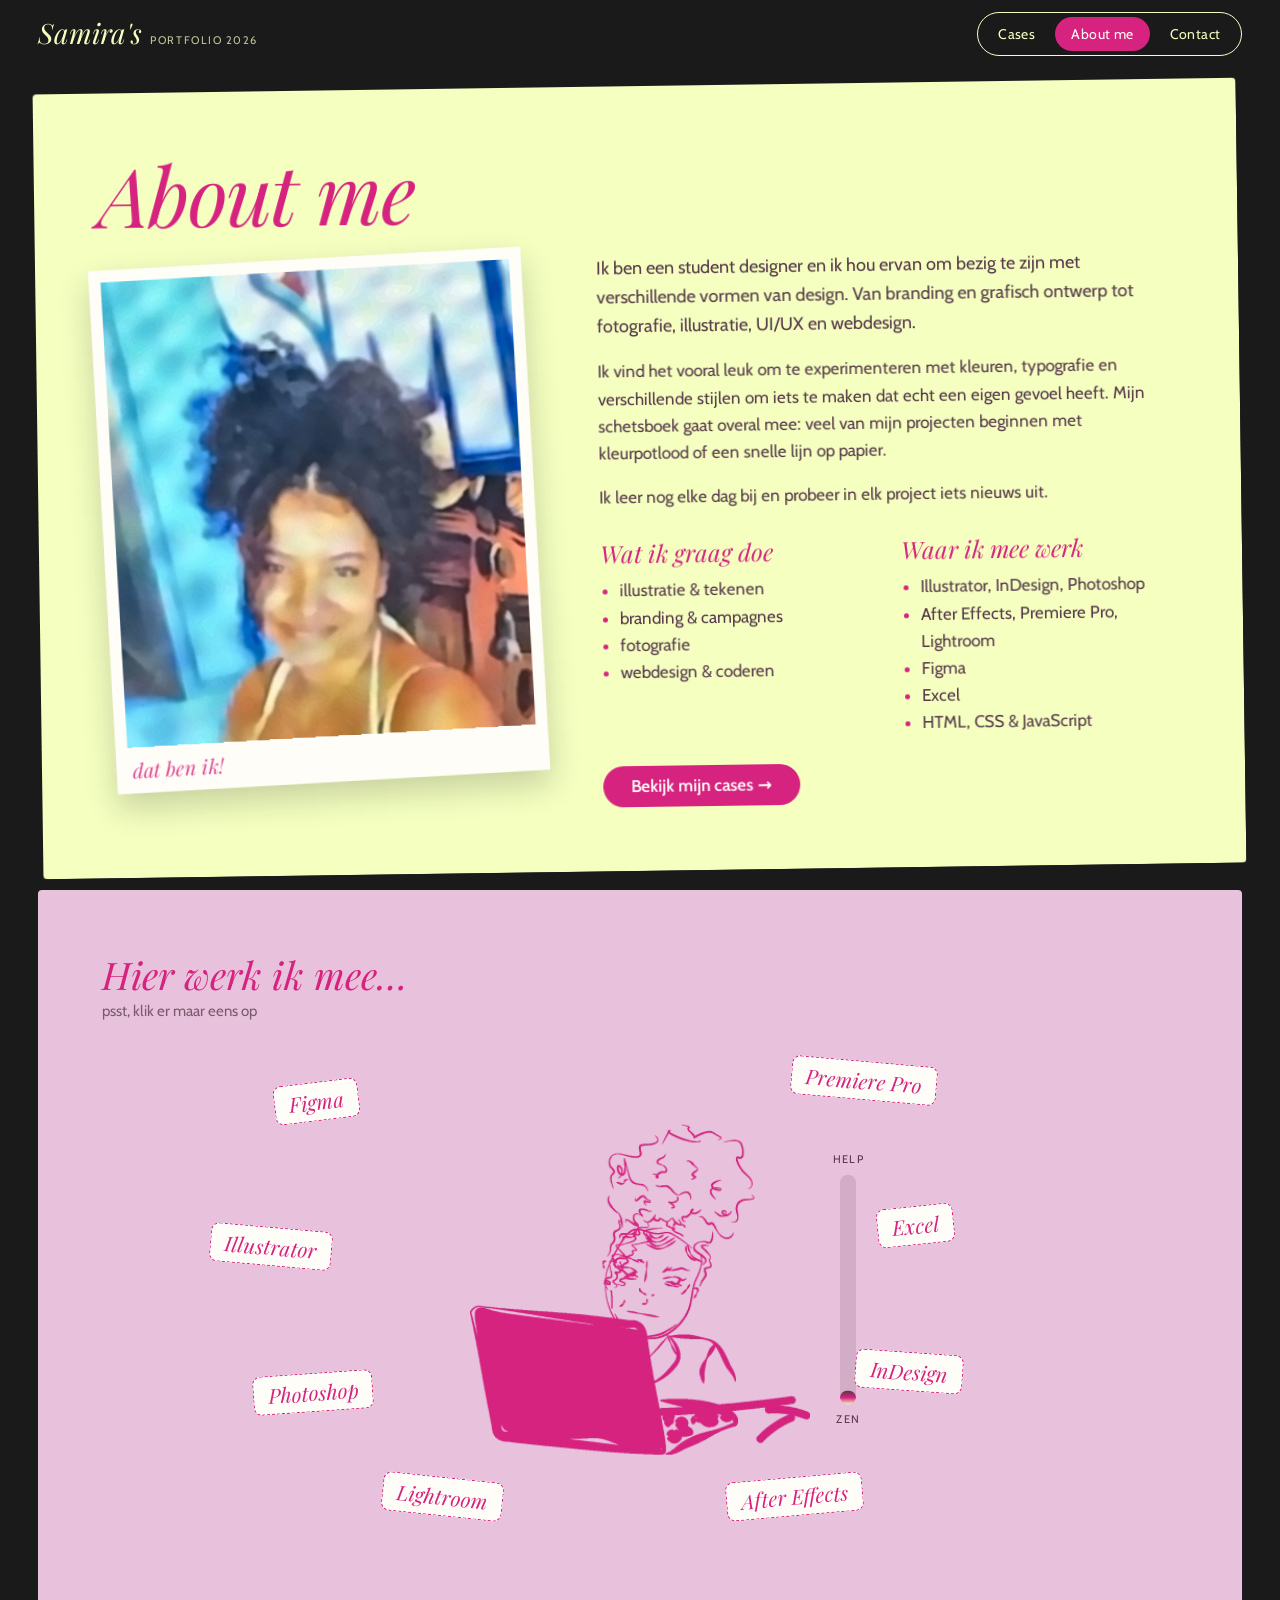
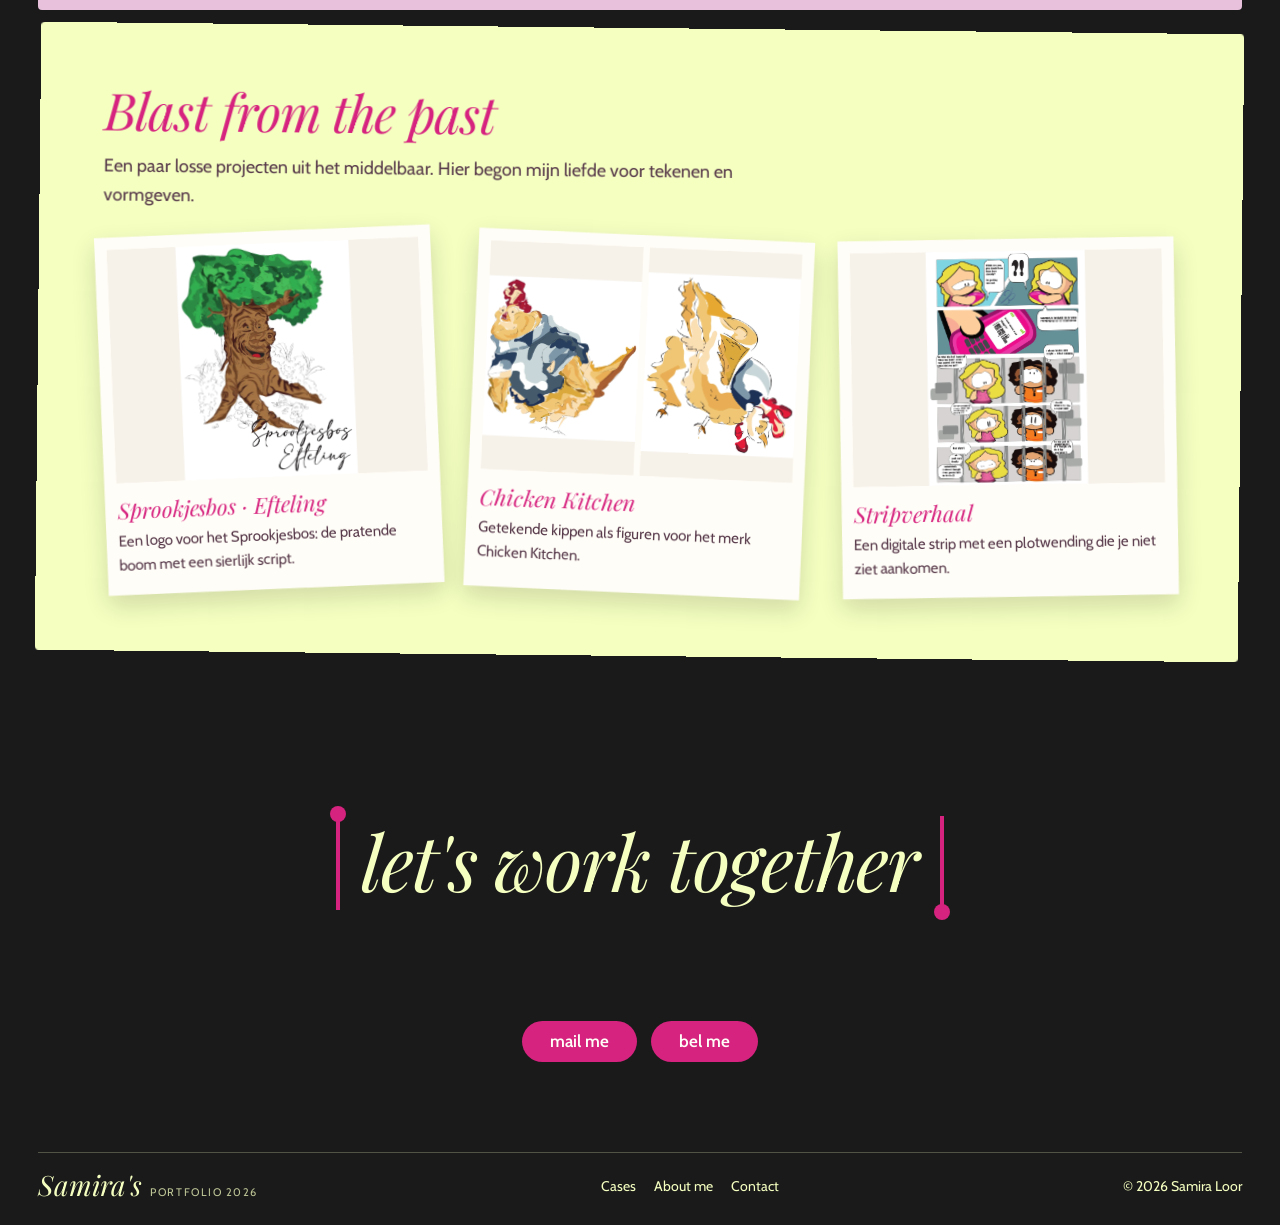
==== commit deda18f9: "Add files via upload" ====
--- a/about.html
+++ b/about.html
@@ -41,19 +41,15 @@
       </div>
     </section>
 
-    <section class="spread roze stress" aria-labelledby="stress-kop">
-      <div class="reveal">
-        <h2 class="kop kop--klein" id="stress-kop">Ik geraak soms een beetje gestresseerd</h2>
-        <p>En dat is niet erg. Kies een programma en zie hoe ik me voel.</p>
-        <div class="stress__knoppen" id="stress-knoppen" role="group" aria-label="Kies een programma"></div>
-      </div>
-      <div class="reveal" aria-live="polite">
-        <div class="stress__beeld"><img id="stress-img" src="assets/img/about/stress-1.webp" alt=""></div>
-        <p class="ballon" id="stress-tekst">Kies een programma…</p>
-        <div class="meter">
-          <div class="meter__label"><span>zen</span><span>stress-o-meter</span><span>help</span></div>
-          <div class="meter__balk"><div class="meter__vul" id="stress-meter"></div></div>
+    <section class="spread roze speel" aria-labelledby="speel-kop">
+      <p class="speel__hint" id="speel-kop">Hier werk ik mee… <span>psst, klik er maar eens op</span></p>
+      <div class="speel__veld">
+        <div class="speel__tekening">
+          <p class="speel__ballon" id="stress-tekst" aria-live="polite" hidden></p>
+          <img id="stress-img" src="assets/img/about/stress-1.webp" alt="Tekening van Samira aan haar laptop">
+          <div class="thermo" aria-hidden="true"><span>help</span><div class="thermo__buis"><div class="thermo__vul" id="stress-meter"></div></div><span>zen</span></div>
         </div>
+        <div class="speel__labels" id="stress-knoppen" role="group" aria-label="Programma's waarmee ik werk"></div>
       </div>
     </section>
 
--- a/assets/css/style.css
+++ b/assets/css/style.css
@@ -480,3 +480,67 @@
 .figma-video__start:focus-visible { outline: 3px solid var(--mag); outline-offset: -3px; }
 .figma-video__play { position: absolute; padding: 12px 26px; border-radius: 40px; background: var(--mag); color: var(--wit); font: 600 17px var(--sans); box-shadow: 0 8px 24px rgba(0, 0, 0, .35); transition: transform .2s; }
 .figma-video__start:hover .figma-video__play { transform: scale(1.06); }
+
+/* =========================================================
+   Notes 27/11
+   ========================================================= */
+
+/* Ballonnetje bij de koffietassen */
+.tip { top: 4%; right: 2%; font-size: 15px; padding: 9px 16px; }
+
+/* Korte sneak peek */
+.collage--breed { margin-top: 24px; grid-template-columns: repeat(12, 1fr); grid-auto-rows: 60px; }
+.collage--breed .c1 { grid-column: 1 / 5; grid-row: span 5; }
+.collage--breed .c2 { grid-column: 5 / 9; grid-row: span 4; }
+.collage--breed .c3 { grid-column: 9 / 13; grid-row: span 3; }
+.collage--breed .c4 { grid-column: 9 / 13; grid-row: span 3; }
+.collage--breed .c5 { grid-column: 5 / 7; grid-row: span 3; }
+.collage--breed .c6 { grid-column: 7 / 9; grid-row: span 3; }
+.sneak__knop { margin-top: 28px; justify-content: center; }
+
+/* Cases: label work in progress */
+.kaart__wip { margin-left: 6px; padding: 2px 9px; border-radius: 20px; background: var(--mag); color: var(--wit); font-style: normal; font-size: 11px; letter-spacing: .06em; }
+
+/* Projectpagina: work in progress */
+.wip { text-align: center; grid-template-columns: 1fr; }
+.wip h2 { font-size: clamp(40px, 6vw, 84px); }
+
+/* Contact: zin op één regel */
+.samen .intro { max-width: none; }
+@media (min-width: 900px) { .samen .intro { white-space: nowrap; } }
+
+/* Stressspelletje */
+.speel { padding-bottom: clamp(30px, 5vw, 60px); }
+.speel__hint { margin: 0; font: italic 400 clamp(26px, 3vw, 38px)/1.1 var(--serif); color: var(--mag); }
+.speel__hint span { display: block; margin-top: 6px; font: 15px var(--sans); color: var(--pruim); opacity: .75; }
+.speel__veld { position: relative; height: 520px; margin-top: 10px; }
+.speel__tekening { position: absolute; left: 50%; top: 50%; width: min(340px, 36%); transform: translate(-50%, -50%); }
+.speel__tekening img { width: 100%; transition: opacity .16s, transform .16s; }
+.speel__tekening img.wissel { opacity: 0; transform: scale(.95); }
+.speel__ballon { position: absolute; z-index: 2; bottom: 88%; left: -30%; max-width: 250px; margin: 0; padding: 12px 16px; border-radius: 18px 18px 4px 18px; background: var(--wit); color: var(--pruim); font-size: 15px; line-height: 1.4; box-shadow: 0 8px 20px rgba(86, 56, 73, .15); }
+.speel__ballon.pop { animation: pop .35s cubic-bezier(.3, 1.6, .5, 1); }
+@keyframes pop { from { transform: scale(.6) rotate(-6deg); opacity: 0; } }
+.speel__labels button {
+  position: absolute; left: var(--x); top: var(--y);
+  padding: 5px 14px; border: 1.5px dashed var(--mag); border-radius: 8px;
+  background: var(--wit); color: var(--mag);
+  font: italic 400 clamp(17px, 1.6vw, 21px) var(--serif);
+  transform: rotate(var(--r)); cursor: pointer;
+  transition: transform .25s cubic-bezier(.3, 1.6, .5, 1), background .2s, color .2s;
+}
+.speel__labels button:hover { transform: rotate(0) scale(1.08); }
+.speel__labels button[aria-pressed="true"] { background: var(--mag); color: var(--wit); border-style: solid; }
+.speel__labels button.wiebel { animation: wiebelknop .45s ease-in-out 2; }
+.thermo { position: absolute; right: -54px; top: 8%; bottom: 8%; display: flex; flex-direction: column; align-items: center; gap: 6px; font-size: 11px; letter-spacing: .12em; text-transform: uppercase; color: var(--pruim); }
+.thermo__buis { position: relative; flex: 1; width: 16px; border-radius: 10px; background: rgba(86, 56, 73, .15); overflow: hidden; }
+.thermo__vul { position: absolute; left: 0; right: 0; bottom: 0; height: 6%; border-radius: 10px; background: linear-gradient(0deg, var(--lime), var(--mag), var(--pruim)); transition: height .6s cubic-bezier(.3, 1.4, .5, 1); }
+
+@media (max-width: 760px) {
+  .speel__veld { height: auto; display: flex; flex-direction: column; align-items: center; }
+  .speel__tekening { position: relative; left: auto; top: auto; transform: none; width: 230px; margin: 90px 50px 10px 0; }
+  .speel__ballon { left: -10%; bottom: 96%; max-width: 230px; font-size: 14px; }
+  .speel__labels { display: flex; flex-wrap: wrap; justify-content: center; gap: 10px; margin-top: 10px; }
+  .speel__labels button { position: static; }
+  .collage--breed { grid-template-columns: 1fr 1fr; grid-auto-rows: auto; }
+  .collage--breed figure { grid-column: auto !important; grid-row: auto !important; }
+}
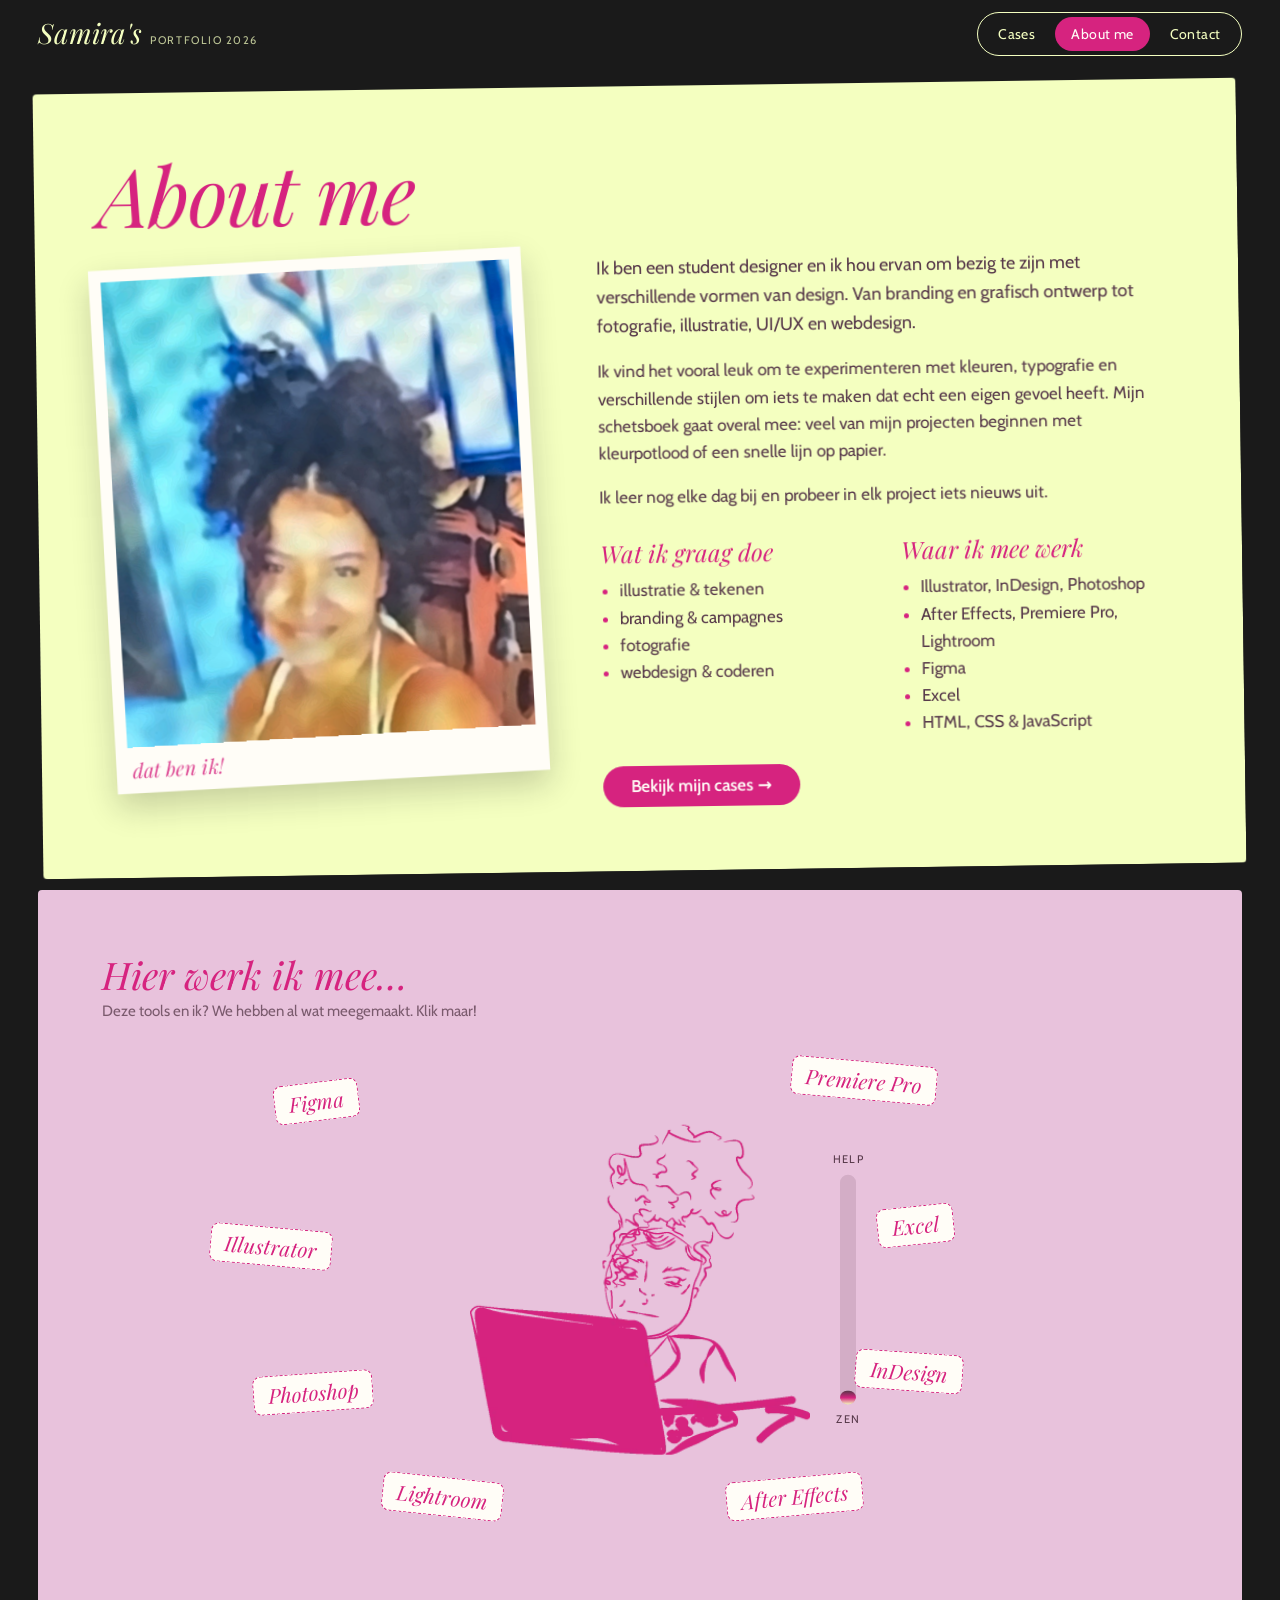
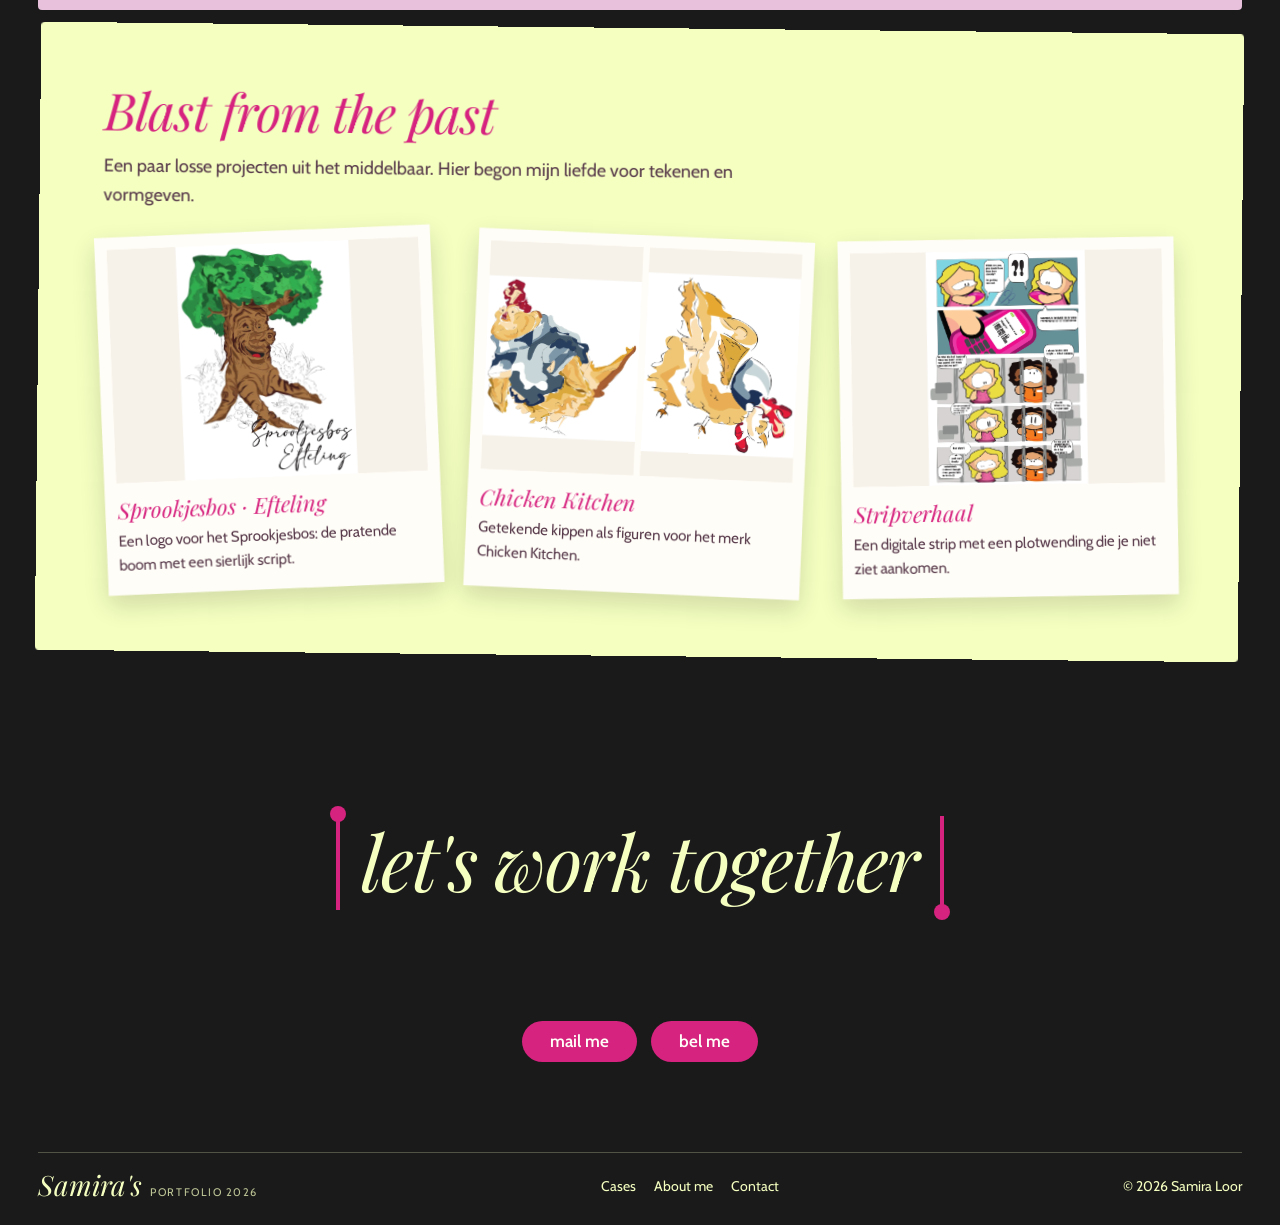
==== commit 04851c42: "Add files via upload" ====
--- a/about.html
+++ b/about.html
@@ -42,7 +42,7 @@
     </section>
 
     <section class="spread roze speel" aria-labelledby="speel-kop">
-      <p class="speel__hint" id="speel-kop">Hier werk ik mee… <span>psst, klik er maar eens op</span></p>
+      <p class="speel__hint" id="speel-kop">Hier werk ik mee… <span>Deze tools en ik? We hebben al wat meegemaakt. Klik maar!</span></p>
       <div class="speel__veld">
         <div class="speel__tekening">
           <p class="speel__ballon" id="stress-tekst" aria-live="polite" hidden></p>
--- a/assets/css/style.css
+++ b/assets/css/style.css
@@ -544,3 +544,13 @@
   .collage--breed { grid-template-columns: 1fr 1fr; grid-auto-rows: auto; }
   .collage--breed figure { grid-column: auto !important; grid-row: auto !important; }
 }
+
+/* Ballonnetje alleen bij hover (op aanraakschermen blijft het zichtbaar) */
+@media (hover: hover) {
+  .held__beeld .tip { opacity: 0; transform: translateY(8px) rotate(4deg) scale(.8); animation: none; transition: opacity .25s, transform .3s cubic-bezier(.3, 1.6, .5, 1); pointer-events: none; }
+  .held__beeld a:hover .tip, .held__beeld a:focus-visible .tip { opacity: 1; transform: rotate(4deg) scale(1); }
+}
+
+/* Sneak peek: labels-strook rechts in de collage */
+.collage--breed .c3.labels { grid-column: 9 / 13; grid-row: span 6; transform: rotate(2deg); }
+.collage--breed .c3.labels img { object-fit: contain; }
